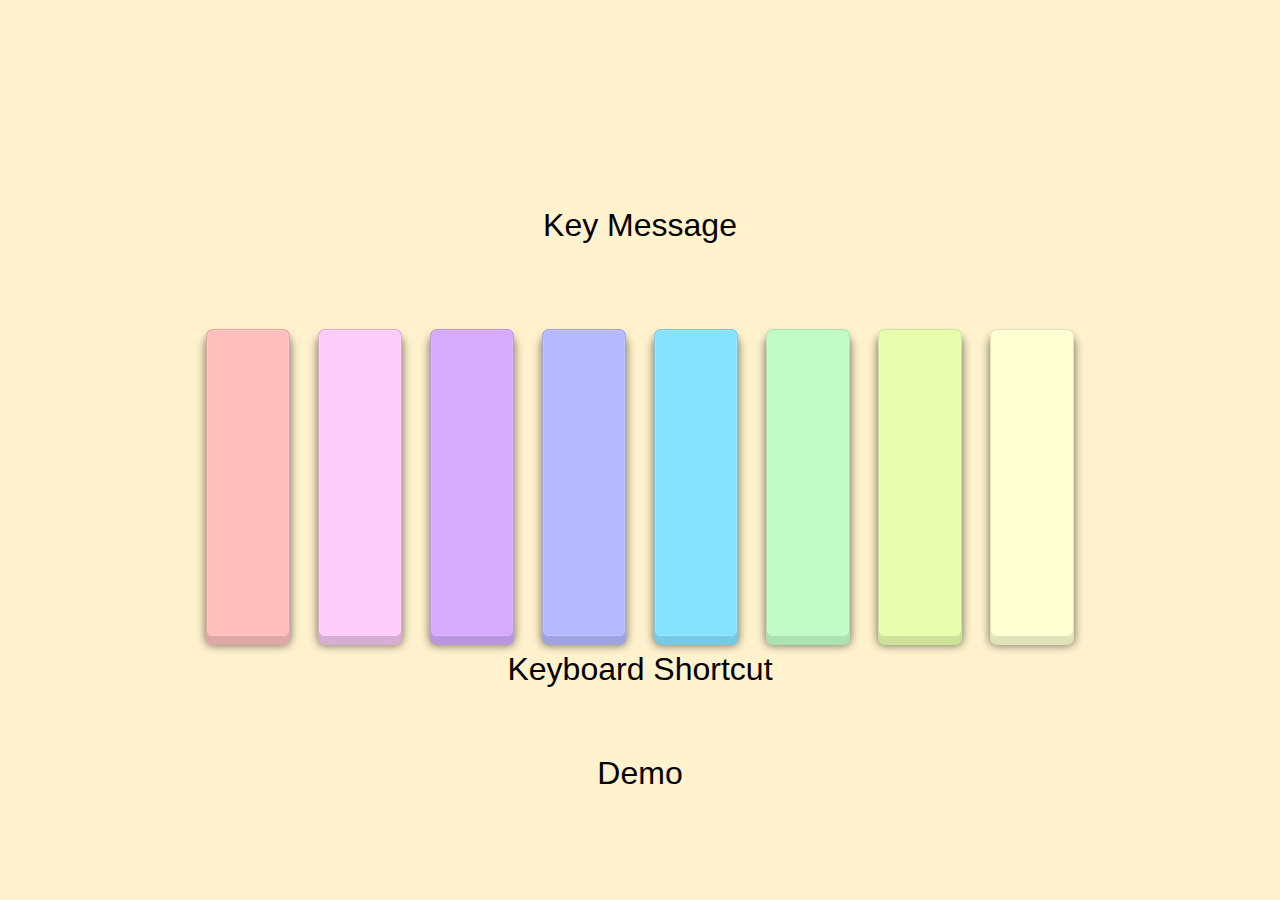
==== src/index.html @ f38d3c47 "Add containers for the message, shortcut, and demo" ====
<DOCTYPE html>
<html lang="en">
    <head>
        <meta charset="UTF-8">
        <title>Virtual Keyboard</title>
        <link rel="stylesheet" href="style.css">
    </head>

    <body>
        <div id="key-message">
            Key Message
        </div>

        <div id="keys">
            <div id="C4" class="key" onClick="playSound(this.id)"></div>
            <div id="D4" class="key" onClick="playSound(this.id)"></div>
            <div id="E4" class="key" onClick="playSound(this.id)"></div>
            <div id="F4" class="key" onClick="playSound(this.id)"></div>
            <div id="G4" class="key" onClick="playSound(this.id)"></div>
            <div id="A4" class="key" onClick="playSound(this.id)"></div>
            <div id="B4" class="key" onClick="playSound(this.id)"></div>
            <div id="C5" class="key" onClick="playSound(this.id)"></div>
        </div>

        <!-- Audio for each key -->
        <audio data-key="C4" src="sounds/C4.mp3"></audio>
        <audio data-key="D4" src="sounds/D4.mp3"></audio>
        <audio data-key="E4" src="sounds/E4.mp3"></audio>
        <audio data-key="F4" src="sounds/F4.mp3"></audio>
        <audio data-key="G4" src="sounds/G4.mp3"></audio>
        <audio data-key="A4" src="sounds/A4.mp3"></audio>
        <audio data-key="B4" src="sounds/B4.mp3"></audio>
        <audio data-key="C5" src="sounds/C5.mp3"></audio>
        
        <div id="keyboard-shortcut">
            Keyboard Shortcut
        </div>

        <div id="demo">
            Demo
        </div>
        
        <script>
            function playSound(keyID) {
                // Find the sound associated with the selected key
                const sound = document.querySelector(`audio[data-key="${keyID}"]`);

                // End execution if a sound is not found
                if(!sound) return;
                
                // Clone a new instance of the sound and play it
                const soundInstance = sound.cloneNode();
                soundInstance.play();
            }
        </script>
    </body>
</html>
---- src/style.css ----
html {
    font-size: 14px;
    background-color: #fff2cc;
}

html, body {
    margin: 0;
    padding: 0;
    font-family: sans-serif;
}

#key-message {
    font-size: 32px;
    display: flex;
    flex: 1;
    min-height: 20vh;
    margin-top: 15vh;
    align-items: center;
    justify-content: center;
}

#keys {
    display: flex;
    flex: 1;
    min-height: 35vh;
    align-items: center;
    justify-content: center;
}

.key {
    border-radius: .5rem;
    margin: 1rem;
    padding: 1rem .5rem;
    width: 5rem;
    height: 20rem;
}

.key:active {
    margin-top: 2.2rem;
}

#keyboard-shortcut {
    font-size: 32px;
    display: flex;
    flex: 1;
    min-height: 3vh;
    align-items: center;
    justify-content: center;
}

#demo {
    font-size: 32px;
    display: flex;
    flex: 1;
    min-height: 19vh;
    align-items: center;
    justify-content: center;
}

#C4 {
    background-color: #ffbebc;
    box-shadow: 0 0 0 1px #dfa7a5 inset, 0 0 0 2px rgba(255, 255, 255, 0.15) inset, 0 8px 0 0 #dfa7a5, 0 8px 8px 1px rgba(0, 0, 0, 0.5);
}

#C4:active {
    box-shadow: 0 0 0 1px #dfa7a5 inset, 0 0 0 1px rgba(255, 255, 255, 0.15) inset, 0 1px 3px 1px rgba(0, 0, 0, 0.3);
}

#D4 {
    background-color: #ffccf9;
    box-shadow: 0 0 0 1px #d8add3 inset, 0 0 0 2px rgba(255, 255, 255, 0.15) inset, 0 8px 0 0 #d8add3, 0 8px 8px 1px rgba(0, 0, 0, 0.5);
}

#D4:active {
    box-shadow: 0 0 0 1px #d8add3 inset, 0 0 0 1px rgba(255, 255, 255, 0.15) inset, 0 1px 3px 1px rgba(0, 0, 0, 0.3);
}

#E4 {
    background-color: #d5aaff;
    box-shadow: 0 0 0 1px #bb96e0 inset, 0 0 0 2px rgba(255, 255, 255, 0.15) inset, 0 8px 0 0 #bb96e0, 0 8px 8px 1px rgba(0, 0, 0, 0.5);
}

#E4:active {
    box-shadow: 0 0 0 1px #bb96e0 inset, 0 0 0 1px rgba(255, 255, 255, 0.15) inset, 0 1px 3px 1px rgba(0, 0, 0, 0.3);
}

#F4 {
    background-color: #b5b9ff;
    box-shadow: 0 0 0 1px #9fa3e2 inset, 0 0 0 2px rgba(255, 255, 255, 0.15) inset, 0 8px 0 0 #9fa3e2, 0 8px 8px 1px rgba(0, 0, 0, 0.5);
}

#F4:active {
    box-shadow: 0 0 0 1px #9fa3e2 inset, 0 0 0 1px rgba(255, 255, 255, 0.15) inset, 0 1px 3px 1px rgba(0, 0, 0, 0.3);
}

#G4 {
    background-color: #85e3ff;
    box-shadow: 0 0 0 1px #77cae4 inset, 0 0 0 2px rgba(255, 255, 255, 0.15) inset, 0 8px 0 0 #77cae4, 0 8px 8px 1px rgba(0, 0, 0, 0.5);
}

#G4:active {
    box-shadow: 0 0 0 1px #77cae4 inset, 0 0 0 1px rgba(255, 255, 255, 0.15) inset, 0 1px 3px 1px rgba(0, 0, 0, 0.3);
}

#A4 {
    background-color: #bffcc6;
    box-shadow: 0 0 0 1px #abe2b2 inset, 0 0 0 2px rgba(255, 255, 255, 0.15) inset, 0 8px 0 0 #abe2b2, 0 8px 8px 1px rgba(0, 0, 0, 0.5);
}

#A4:active {
    box-shadow: 0 0 0 1px #abe2b2 inset, 0 0 0 1px rgba(255, 255, 255, 0.15) inset, 0 1px 3px 1px rgba(0, 0, 0, 0.3);
}

#B4 {
    background-color: #e7ffac;
    box-shadow: 0 0 0 1px #cde299 inset, 0 0 0 2px rgba(255, 255, 255, 0.15) inset, 0 8px 0 0 #cde299, 0 8px 8px 1px rgba(0, 0, 0, 0.5);
}

#B4:active {
    box-shadow: 0 0 0 1px #cde299 inset, 0 0 0 1px rgba(255, 255, 255, 0.15) inset, 0 1px 3px 1px rgba(0, 0, 0, 0.3);
}

#C5 {
    background-color: #ffffd1;
    box-shadow: 0 0 0 1px #e2e2b9 inset, 0 0 0 2px rgba(255, 255, 255, 0.15) inset, 0 8px 0 0 #e2e2b9, 0 8px 8px 1px rgba(0, 0, 0, 0.5);
}

#C5:active {
    box-shadow: 0 0 0 1px #e2e2b9 inset, 0 0 0 1px rgba(255, 255, 255, 0.15) inset, 0 1px 3px 1px rgba(0, 0, 0, 0.3);
}
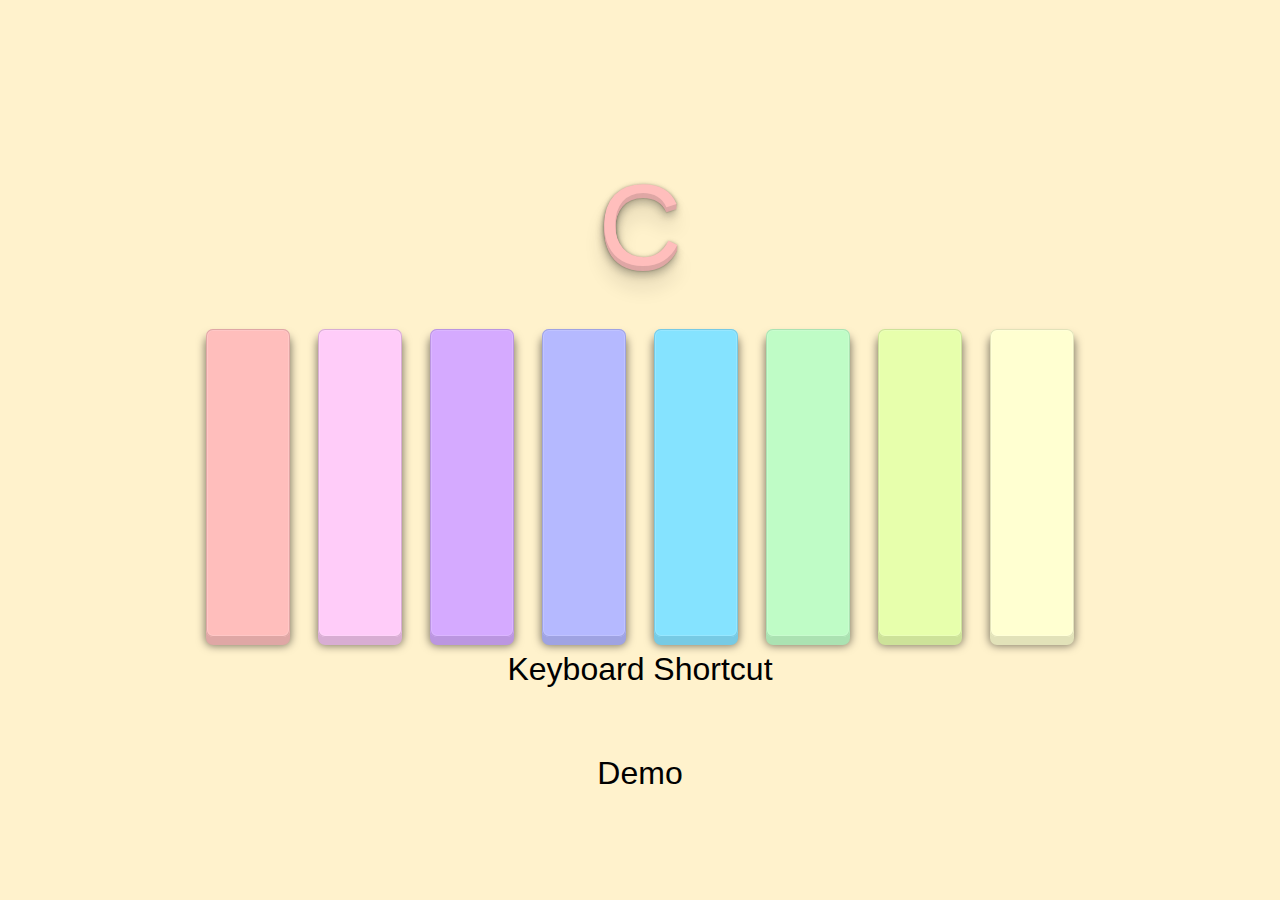
==== commit 56664661: "Add the key letter message functionality" ====
--- a/src/index.html
+++ b/src/index.html
@@ -7,9 +7,7 @@
     </head>
 
     <body>
-        <div id="key-message">
-            Key Message
-        </div>
+        <div id="key-letter">C</div>
 
         <div id="keys">
             <div id="C4" class="key" onClick="playSound(this.id)"></div>
@@ -39,10 +37,10 @@
         <div id="demo">
             Demo
         </div>
-        
+
         <script>
             function playSound(keyID) {
-                // Find the sound associated with the selected key
+                // Find the sound for the selected key
                 const sound = document.querySelector(`audio[data-key="${keyID}"]`);
 
                 // End execution if a sound is not found
@@ -51,6 +49,29 @@
                 // Clone a new instance of the sound and play it
                 const soundInstance = sound.cloneNode();
                 soundInstance.play();
+
+                // Display the key letter in the key message area
+                const letterContainer = document.getElementById("key-letter");
+                letterContainer.innerHTML = keyID.charAt(0);
+
+                // Change the color of the displayed letter to the color of the key
+                const keyStyle = window.getComputedStyle(document.getElementById(`${keyID}`));
+                letterContainer.style.color = keyStyle.getPropertyValue('background-color');
+
+                // Change the text shadow of the displayed letter to the dark variant of the key color
+                keyColorDark = keyStyle.getPropertyValue('color');
+                letterContainer.style.textShadow = `0 1px 0 ${keyColorDark}, ` +
+                                                   `0 2px 0 ${keyColorDark}, ` +
+                                                   `0 3px 0 ${keyColorDark}, ` +
+                                                   `0 4px 0 ${keyColorDark}, ` +
+                                                   `0 5px 0 ${keyColorDark}, ` +
+                                                   `0 6px 1px rgba(0,0,0,.1), ` +
+                                                   `0 0 5px rgba(0,0,0,.1), ` +
+                                                   `0 1px 3px rgba(0,0,0,.3), ` +
+                                                   `0 3px 5px rgba(0,0,0,.2), ` + 
+                                                   `0 5px 10px rgba(0,0,0,.25), ` +
+                                                   `0 10px 10px rgba(0,0,0,.2), ` +
+                                                   `0 20px 20px rgba(0,0,0,.15)`;
             }
         </script>
     </body>
--- a/src/style.css
+++ b/src/style.css
@@ -9,14 +9,28 @@
     font-family: sans-serif;
 }
 
-#key-message {
-    font-size: 32px;
+#key-letter {
+    font-size: 9vw;
     display: flex;
     flex: 1;
     min-height: 20vh;
     margin-top: 15vh;
     align-items: center;
     justify-content: center;
+    color: #ffbebc;
+    text-shadow: 
+    0 1px 0 #dfa7a5,
+    0 2px 0 #dfa7a5,
+    0 3px 0 #dfa7a5,
+    0 4px 0 #dfa7a5,
+    0 5px 0 #dfa7a5,
+    0 6px 1px rgba(0,0,0,.1),
+    0 0 5px rgba(0,0,0,.1),
+    0 1px 3px rgba(0,0,0,.3),
+    0 3px 5px rgba(0,0,0,.2),
+    0 5px 10px rgba(0,0,0,.25),
+    0 10px 10px rgba(0,0,0,.2),
+    0 20px 20px rgba(0,0,0,.15);
 }
 
 #keys {
@@ -59,6 +73,7 @@
 
 #C4 {
     background-color: #ffbebc;
+    color: #dfa7a5;
     box-shadow: 0 0 0 1px #dfa7a5 inset, 0 0 0 2px rgba(255, 255, 255, 0.15) inset, 0 8px 0 0 #dfa7a5, 0 8px 8px 1px rgba(0, 0, 0, 0.5);
 }
 
@@ -68,6 +83,7 @@
 
 #D4 {
     background-color: #ffccf9;
+    color: #d8add3;
     box-shadow: 0 0 0 1px #d8add3 inset, 0 0 0 2px rgba(255, 255, 255, 0.15) inset, 0 8px 0 0 #d8add3, 0 8px 8px 1px rgba(0, 0, 0, 0.5);
 }
 
@@ -77,6 +93,7 @@
 
 #E4 {
     background-color: #d5aaff;
+    color: #bb96e0;
     box-shadow: 0 0 0 1px #bb96e0 inset, 0 0 0 2px rgba(255, 255, 255, 0.15) inset, 0 8px 0 0 #bb96e0, 0 8px 8px 1px rgba(0, 0, 0, 0.5);
 }
 
@@ -86,6 +103,7 @@
 
 #F4 {
     background-color: #b5b9ff;
+    color: #9fa3e2;
     box-shadow: 0 0 0 1px #9fa3e2 inset, 0 0 0 2px rgba(255, 255, 255, 0.15) inset, 0 8px 0 0 #9fa3e2, 0 8px 8px 1px rgba(0, 0, 0, 0.5);
 }
 
@@ -95,6 +113,7 @@
 
 #G4 {
     background-color: #85e3ff;
+    color: #77cae4;
     box-shadow: 0 0 0 1px #77cae4 inset, 0 0 0 2px rgba(255, 255, 255, 0.15) inset, 0 8px 0 0 #77cae4, 0 8px 8px 1px rgba(0, 0, 0, 0.5);
 }
 
@@ -104,6 +123,7 @@
 
 #A4 {
     background-color: #bffcc6;
+    color: #abe2b2;
     box-shadow: 0 0 0 1px #abe2b2 inset, 0 0 0 2px rgba(255, 255, 255, 0.15) inset, 0 8px 0 0 #abe2b2, 0 8px 8px 1px rgba(0, 0, 0, 0.5);
 }
 
@@ -113,6 +133,7 @@
 
 #B4 {
     background-color: #e7ffac;
+    color: #cde299;
     box-shadow: 0 0 0 1px #cde299 inset, 0 0 0 2px rgba(255, 255, 255, 0.15) inset, 0 8px 0 0 #cde299, 0 8px 8px 1px rgba(0, 0, 0, 0.5);
 }
 
@@ -122,6 +143,7 @@
 
 #C5 {
     background-color: #ffffd1;
+    color: #e2e2b9;
     box-shadow: 0 0 0 1px #e2e2b9 inset, 0 0 0 2px rgba(255, 255, 255, 0.15) inset, 0 8px 0 0 #e2e2b9, 0 8px 8px 1px rgba(0, 0, 0, 0.5);
 }
 
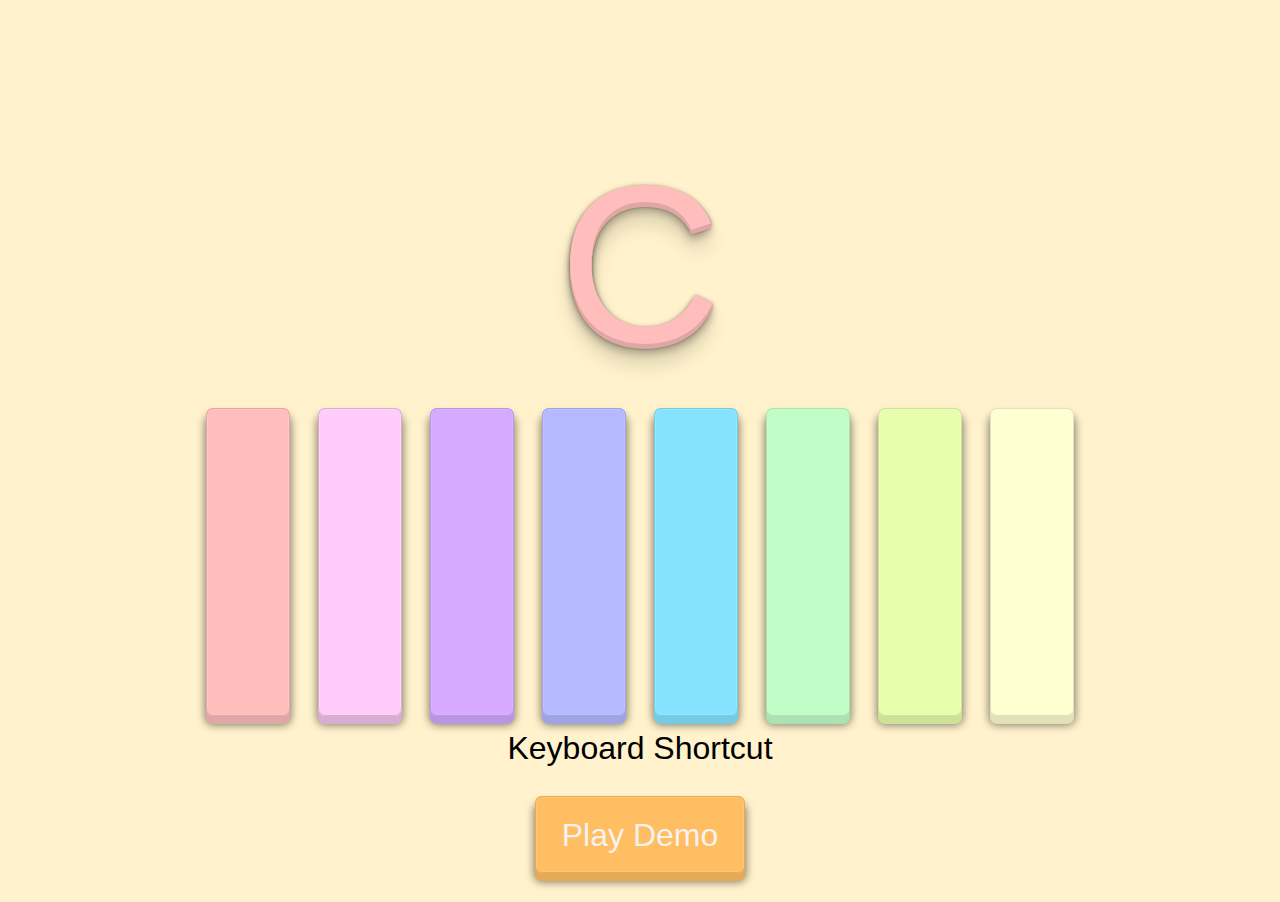
==== commit 41067d5b: "Add demo button and styles" ====
--- a/src/index.html
+++ b/src/index.html
@@ -35,7 +35,7 @@
         </div>
 
         <div id="demo">
-            Demo
+            <div id="demo-button">Play Demo</div>
         </div>
 
         <script>
--- a/src/style.css
+++ b/src/style.css
@@ -10,7 +10,7 @@
 }
 
 #key-letter {
-    font-size: 9vw;
+    font-size: 225px;
     display: flex;
     flex: 1;
     min-height: 20vh;
@@ -57,7 +57,7 @@
     font-size: 32px;
     display: flex;
     flex: 1;
-    min-height: 3vh;
+    min-height: 2vh;
     align-items: center;
     justify-content: center;
 }
@@ -66,9 +66,29 @@
     font-size: 32px;
     display: flex;
     flex: 1;
-    min-height: 19vh;
+    min-height: 15vh;
     align-items: center;
     justify-content: center;
+    -webkit-user-select: none; /* Safari */        
+    -moz-user-select: none; /* Firefox */
+    -ms-user-select: none; /* IE10+/Edge */
+    user-select: none; /* Standard */
+}
+
+#demo-button {
+    border-radius: .5rem;
+    padding-top: 1.5rem;
+    width: 15rem;
+    height: 4rem;
+    text-align: center;
+    color: rgb(247, 241, 241);
+    background-color: #ffbe61;
+    box-shadow: 0 0 0 1px #e6aa57 inset, 0 0 0 2px rgba(255, 255, 255, 0.15) inset, 0 8px 0 0 #e6aa57, 0 8px 8px 1px rgba(0, 0, 0, 0.5);
+}
+
+#demo-button:active {
+    margin-top: 1.5rem;
+    box-shadow: 0 0 0 1px #e6aa57 inset, 0 0 0 1px rgba(255, 255, 255, 0.15) inset, 0 1px 3px 1px rgba(0, 0, 0, 0.3);
 }
 
 #C4 {
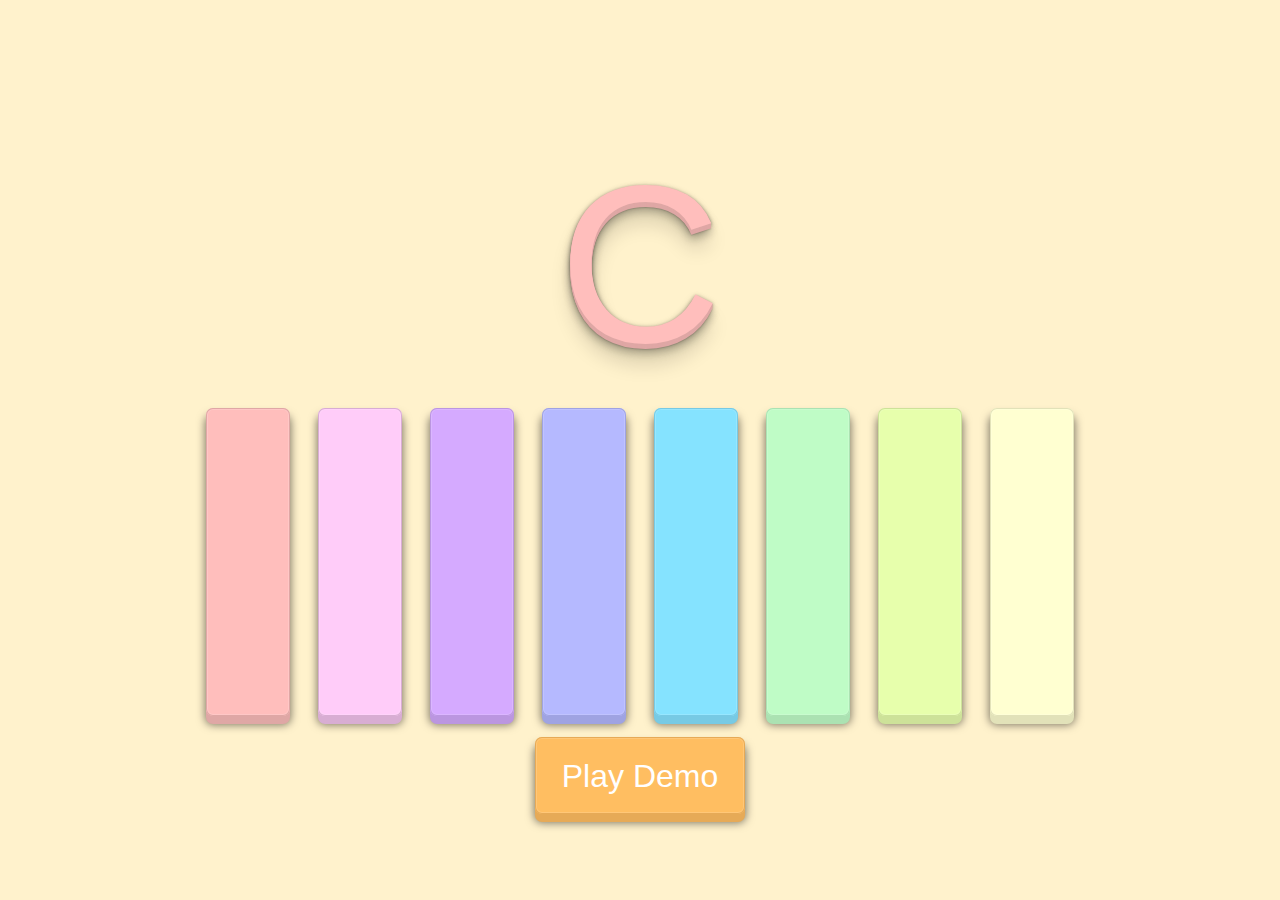
==== commit bb390a7e: "Remove keyboard shortcut placeholder" ====
--- a/src/index.html
+++ b/src/index.html
@@ -29,10 +29,6 @@
         <audio data-key="A4" src="sounds/A4.mp3"></audio>
         <audio data-key="B4" src="sounds/B4.mp3"></audio>
         <audio data-key="C5" src="sounds/C5.mp3"></audio>
-        
-        <div id="keyboard-shortcut">
-            Keyboard Shortcut
-        </div>
 
         <div id="demo">
             <div id="demo-button">Play Demo</div>
--- a/src/style.css
+++ b/src/style.css
@@ -53,20 +53,11 @@
     margin-top: 2.2rem;
 }
 
-#keyboard-shortcut {
-    font-size: 32px;
-    display: flex;
-    flex: 1;
-    min-height: 2vh;
-    align-items: center;
-    justify-content: center;
-}
-
 #demo {
     font-size: 32px;
     display: flex;
     flex: 1;
-    min-height: 15vh;
+    min-height: 10vh;
     align-items: center;
     justify-content: center;
     -webkit-user-select: none; /* Safari */        
@@ -81,7 +72,7 @@
     width: 15rem;
     height: 4rem;
     text-align: center;
-    color: rgb(247, 241, 241);
+    color: rgb(255, 255, 255);
     background-color: #ffbe61;
     box-shadow: 0 0 0 1px #e6aa57 inset, 0 0 0 2px rgba(255, 255, 255, 0.15) inset, 0 8px 0 0 #e6aa57, 0 8px 8px 1px rgba(0, 0, 0, 0.5);
 }
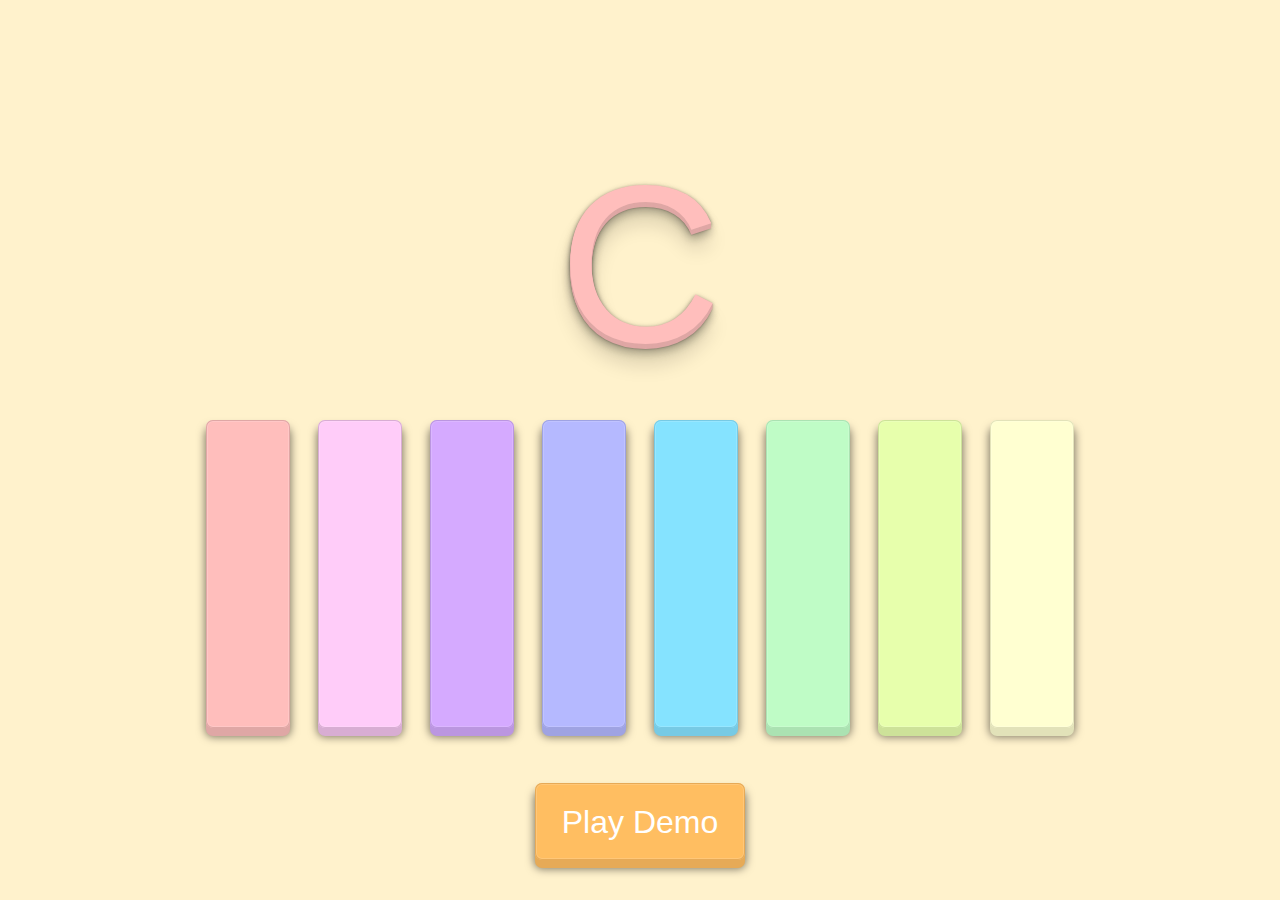
==== commit e21c9cde: "Adjust element positioning for lower resolutions" ====
--- a/src/index.html
+++ b/src/index.html
@@ -10,14 +10,14 @@
         <div id="key-letter">C</div>
 
         <div id="keys">
-            <div id="C4" class="key" onClick="playSound(this.id)"></div>
-            <div id="D4" class="key" onClick="playSound(this.id)"></div>
-            <div id="E4" class="key" onClick="playSound(this.id)"></div>
-            <div id="F4" class="key" onClick="playSound(this.id)"></div>
-            <div id="G4" class="key" onClick="playSound(this.id)"></div>
-            <div id="A4" class="key" onClick="playSound(this.id)"></div>
-            <div id="B4" class="key" onClick="playSound(this.id)"></div>
-            <div id="C5" class="key" onClick="playSound(this.id)"></div>
+            <div id="C4" class="key" onmousedown="keyDown(this.id)" onmouseup="keyUp(this.id)"></div>
+            <div id="D4" class="key" onmousedown="keyDown(this.id)" onmouseup="keyUp(this.id)"></div>
+            <div id="E4" class="key" onmousedown="keyDown(this.id)" onmouseup="keyUp(this.id)"></div>
+            <div id="F4" class="key" onmousedown="keyDown(this.id)" onmouseup="keyUp(this.id)"></div>
+            <div id="G4" class="key" onmousedown="keyDown(this.id)" onmouseup="keyUp(this.id)"></div>
+            <div id="A4" class="key" onmousedown="keyDown(this.id)" onmouseup="keyUp(this.id)"></div>
+            <div id="B4" class="key" onmousedown="keyDown(this.id)" onmouseup="keyUp(this.id)"></div>
+            <div id="C5" class="key" onmousedown="keyDown(this.id)" onmouseup="keyUp(this.id)"></div>
         </div>
 
         <!-- Audio for each key -->
@@ -31,10 +31,34 @@
         <audio data-key="C5" src="sounds/C5.mp3"></audio>
 
         <div id="demo">
-            <div id="demo-button">Play Demo</div>
+            <div id="demo-button" onClick="playDemo()">Play Demo</div>
         </div>
 
         <script>
+            function keyDown(keyID) {
+                var key = document.getElementById(keyID);
+                var keyColorDark = window.getComputedStyle(key).getPropertyValue('color');
+
+                // Key is pressed down
+                key.style.boxShadow = `0 0 0 1px ${keyColorDark} inset,` +
+                        ` 0 0 0 1px rgba(255, 255, 255, 0.15) inset,` +
+                        `0 1px 3px 1px rgba(0, 0, 0, 0.3)`;
+                key.style.transition = 'none';
+
+                playSound(keyID);
+            }
+
+            function keyUp(keyID) {
+                var key = document.getElementById(keyID);
+                var keyColorDark = window.getComputedStyle(key).getPropertyValue('color');
+
+                // Key comes back up
+                key.style.boxShadow = `0 0 0 1px ${keyColorDark} inset,` +
+                                      `0 0 0 2px rgba(255, 255, 255, 0.15) inset, ` +
+                                      `0 8px 0 0 ${keyColorDark},` + 
+                                      `0 8px 8px 1px rgba(0, 0, 0, 0.5)`;
+            }
+
             function playSound(keyID) {
                 // Find the sound for the selected key
                 const sound = document.querySelector(`audio[data-key="${keyID}"]`);
@@ -51,7 +75,7 @@
                 letterContainer.innerHTML = keyID.charAt(0);
 
                 // Change the color of the displayed letter to the color of the key
-                const keyStyle = window.getComputedStyle(document.getElementById(`${keyID}`));
+                const keyStyle = window.getComputedStyle(document.getElementById(keyID));
                 letterContainer.style.color = keyStyle.getPropertyValue('background-color');
 
                 // Change the text shadow of the displayed letter to the dark variant of the key color
@@ -69,6 +93,40 @@
                                                    `0 10px 10px rgba(0,0,0,.2), ` +
                                                    `0 20px 20px rgba(0,0,0,.15)`;
             }
+
+            function playDemo() {
+                var song = ["C4", "C4", "G4", "G4", "A4", "A4", "G4", "F4", "F4", "E4", "E4", "D4", "D4", "C4",
+                            "G4", "G4", "F4", "F4", "E4", "E4", "D4", "G4", "G4", "F4", "F4", "E4", "E4", "D4",
+                            "C4", "C4", "G4", "G4", "A4", "A4", "G4", "F4", "F4", "E4", "E4", "D4", "D4", "C4"];
+                
+                var songPause = 0;
+                song.forEach(function(item, index) {
+                    if([7, 14, 21, 28, 35].includes(index)) {
+                        songPause += 500;
+                    }
+                    
+                    setTimeout(function() {
+                        var key = document.getElementById(item);
+                        var keyColorDark = window.getComputedStyle(key).getPropertyValue('color');
+
+                        // Key presses down
+                        key.style.boxShadow = `0 0 0 1px ${keyColorDark} inset,` +
+                                ` 0 0 0 1px rgba(255, 255, 255, 0.15) inset,` +
+                                `0 1px 3px 1px rgba(0, 0, 0, 0.3)`;
+                        key.style.transition = 'none';
+                        
+                        // Key sound plays
+                        playSound(item);
+                        
+                        // Key comes back up
+                        key.style.boxShadow = `0 0 0 1px ${keyColorDark} inset,` +
+                                      `0 0 0 2px rgba(255, 255, 255, 0.15) inset, ` +
+                                      `0 8px 0 0 ${keyColorDark},` + 
+                                      `0 8px 8px 1px rgba(0, 0, 0, 0.5)`;
+                        key.style.transition = 'box-shadow 0.1s ease-in-out';
+                    }, index * 500 + songPause);
+                });
+            }
         </script>
     </body>
 </html>--- a/src/style.css
+++ b/src/style.css
@@ -36,7 +36,7 @@
 #keys {
     display: flex;
     flex: 1;
-    min-height: 35vh;
+    min-height: 40vh;
     align-items: center;
     justify-content: center;
 }
@@ -57,13 +57,13 @@
     font-size: 32px;
     display: flex;
     flex: 1;
-    min-height: 10vh;
+    min-height: 15vh;
     align-items: center;
     justify-content: center;
-    -webkit-user-select: none; /* Safari */        
-    -moz-user-select: none; /* Firefox */
-    -ms-user-select: none; /* IE10+/Edge */
-    user-select: none; /* Standard */
+    -webkit-user-select: none;    
+    -moz-user-select: none;
+    -ms-user-select: none;
+    user-select: none;
 }
 
 #demo-button {
@@ -82,14 +82,14 @@
     box-shadow: 0 0 0 1px #e6aa57 inset, 0 0 0 1px rgba(255, 255, 255, 0.15) inset, 0 1px 3px 1px rgba(0, 0, 0, 0.3);
 }
 
+.demo-key-press {
+    box-shadow: 0 0 0 1px #000000 inset, 0 0 0 1px rgba(255, 255, 255, 0.15) inset, 0 1px 3px 1px rgba(0, 0, 0, 0.3);
+}
+
 #C4 {
     background-color: #ffbebc;
     color: #dfa7a5;
     box-shadow: 0 0 0 1px #dfa7a5 inset, 0 0 0 2px rgba(255, 255, 255, 0.15) inset, 0 8px 0 0 #dfa7a5, 0 8px 8px 1px rgba(0, 0, 0, 0.5);
-}
-
-#C4:active {
-    box-shadow: 0 0 0 1px #dfa7a5 inset, 0 0 0 1px rgba(255, 255, 255, 0.15) inset, 0 1px 3px 1px rgba(0, 0, 0, 0.3);
 }
 
 #D4 {
@@ -98,18 +98,10 @@
     box-shadow: 0 0 0 1px #d8add3 inset, 0 0 0 2px rgba(255, 255, 255, 0.15) inset, 0 8px 0 0 #d8add3, 0 8px 8px 1px rgba(0, 0, 0, 0.5);
 }
 
-#D4:active {
-    box-shadow: 0 0 0 1px #d8add3 inset, 0 0 0 1px rgba(255, 255, 255, 0.15) inset, 0 1px 3px 1px rgba(0, 0, 0, 0.3);
-}
-
 #E4 {
     background-color: #d5aaff;
     color: #bb96e0;
     box-shadow: 0 0 0 1px #bb96e0 inset, 0 0 0 2px rgba(255, 255, 255, 0.15) inset, 0 8px 0 0 #bb96e0, 0 8px 8px 1px rgba(0, 0, 0, 0.5);
-}
-
-#E4:active {
-    box-shadow: 0 0 0 1px #bb96e0 inset, 0 0 0 1px rgba(255, 255, 255, 0.15) inset, 0 1px 3px 1px rgba(0, 0, 0, 0.3);
 }
 
 #F4 {
@@ -118,18 +110,10 @@
     box-shadow: 0 0 0 1px #9fa3e2 inset, 0 0 0 2px rgba(255, 255, 255, 0.15) inset, 0 8px 0 0 #9fa3e2, 0 8px 8px 1px rgba(0, 0, 0, 0.5);
 }
 
-#F4:active {
-    box-shadow: 0 0 0 1px #9fa3e2 inset, 0 0 0 1px rgba(255, 255, 255, 0.15) inset, 0 1px 3px 1px rgba(0, 0, 0, 0.3);
-}
-
 #G4 {
     background-color: #85e3ff;
     color: #77cae4;
     box-shadow: 0 0 0 1px #77cae4 inset, 0 0 0 2px rgba(255, 255, 255, 0.15) inset, 0 8px 0 0 #77cae4, 0 8px 8px 1px rgba(0, 0, 0, 0.5);
-}
-
-#G4:active {
-    box-shadow: 0 0 0 1px #77cae4 inset, 0 0 0 1px rgba(255, 255, 255, 0.15) inset, 0 1px 3px 1px rgba(0, 0, 0, 0.3);
 }
 
 #A4 {
@@ -138,26 +122,14 @@
     box-shadow: 0 0 0 1px #abe2b2 inset, 0 0 0 2px rgba(255, 255, 255, 0.15) inset, 0 8px 0 0 #abe2b2, 0 8px 8px 1px rgba(0, 0, 0, 0.5);
 }
 
-#A4:active {
-    box-shadow: 0 0 0 1px #abe2b2 inset, 0 0 0 1px rgba(255, 255, 255, 0.15) inset, 0 1px 3px 1px rgba(0, 0, 0, 0.3);
-}
-
 #B4 {
     background-color: #e7ffac;
     color: #cde299;
     box-shadow: 0 0 0 1px #cde299 inset, 0 0 0 2px rgba(255, 255, 255, 0.15) inset, 0 8px 0 0 #cde299, 0 8px 8px 1px rgba(0, 0, 0, 0.5);
 }
 
-#B4:active {
-    box-shadow: 0 0 0 1px #cde299 inset, 0 0 0 1px rgba(255, 255, 255, 0.15) inset, 0 1px 3px 1px rgba(0, 0, 0, 0.3);
-}
-
 #C5 {
     background-color: #ffffd1;
     color: #e2e2b9;
     box-shadow: 0 0 0 1px #e2e2b9 inset, 0 0 0 2px rgba(255, 255, 255, 0.15) inset, 0 8px 0 0 #e2e2b9, 0 8px 8px 1px rgba(0, 0, 0, 0.5);
-}
-
-#C5:active {
-    box-shadow: 0 0 0 1px #e2e2b9 inset, 0 0 0 1px rgba(255, 255, 255, 0.15) inset, 0 1px 3px 1px rgba(0, 0, 0, 0.3);
 }